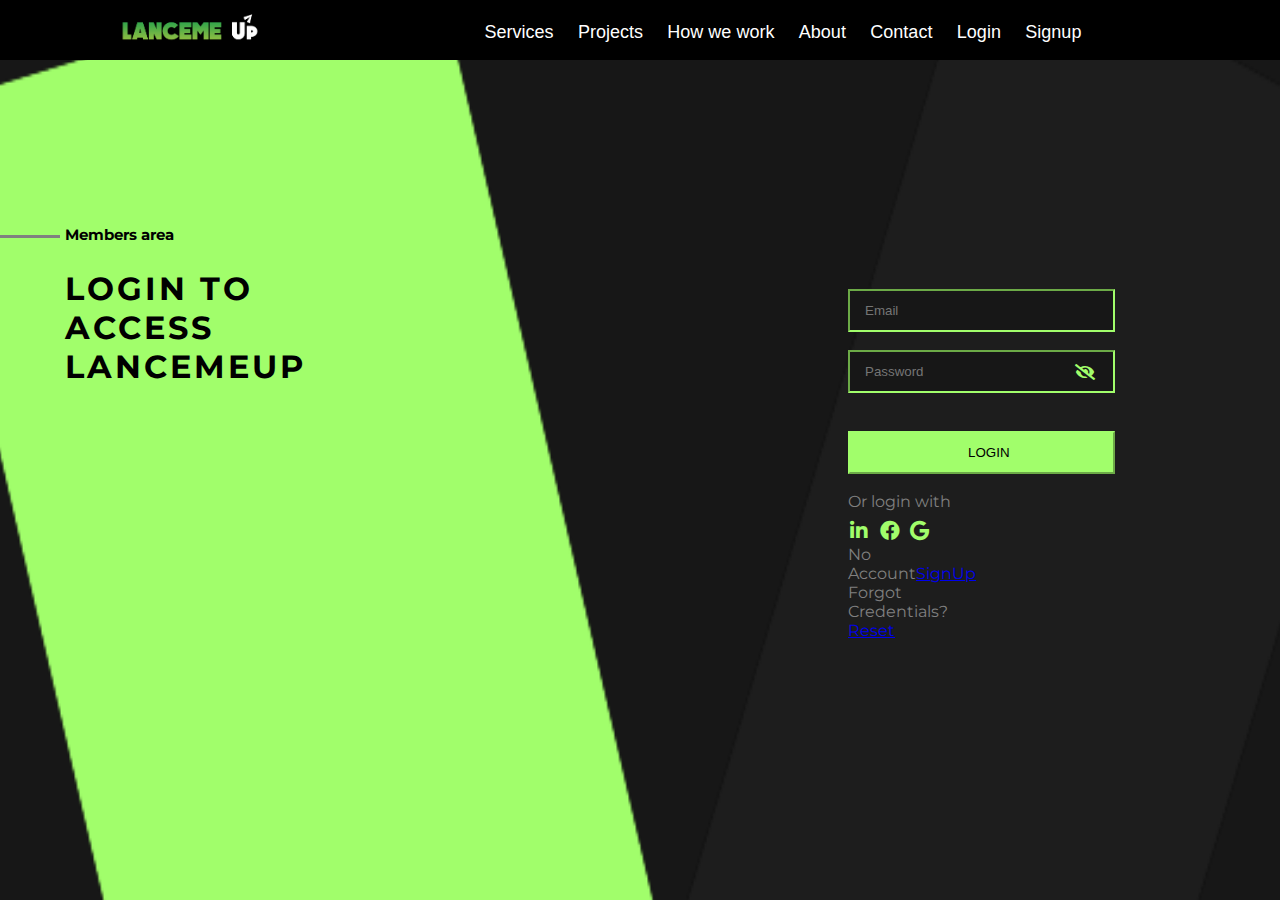
==== index.html @ 93fb4cf6 "Rename Index.html to index.html" ====
<html lang="en">
<head>
    <link rel="stylesheet" href="style.css">
    <link rel="stylesheet" href="https://cdnjs.cloudflare.com/ajax/libs/font-awesome/5.15.1/css/all.min.css">
    <link rel="preconnect" href="https://fonts.gstatic.com">
    <link href="https://fonts.googleapis.com/css2?family=Poppins:wght@200&display=swap" rel="stylesheet">
    <link href="https://fonts.googleapis.com/css2?family=Montserrat:wght@500&display=swap" rel="stylesheet"> 
    <meta charset="UTF-8">
    <meta name="viewport" content="width=device-width, initial-scale=1.0">
    <title>LanceMeup</title>
</head>
<body>
    <nav class="nav-bar">
        <div class="max-width">
            <div class="logo"><a href="#"><img src="./Images/Lancemedark.png"/></a></div>
            <ul class="menu">
                <li><a href="#">Services</a></li>
                <li><a href="#">Projects</a></li>
                <li><a href="#">How we work</a></li>
                <li><a href="#">About</a></li>
                <li><a href="#">Contact</a></li>
                <li><a href="login.html">Login</a></li>
                <li><a href="signup.html">Signup</a></li>
            </ul>
            <i class="fas fa-bars"></i>  
        </div>

    </nav>
    <div class="container">
        <div class="max-width">
            <div  class="mid">
                <div class="left">
                 <div class="line"></div> <h4>Members area</h4>
                </div>
                <div class="left-1"> <h1 class="des"><p>Login to <br>access<br>lancemeup</p></h1></div>
                <div class="right">
                    <form class="login">
                        <input type="text" placeholder="Email" >
                        <!-- need to wrap the eye and password field here -->
                        <div class="form-password">
                            <input type="password" placeholder="Password" class="password">
                            <div class="form-eye-toggle">
                                <i class="fas fa-eye-slash"></i>
                                <i class="fas fa-eye"></i>
                            </div>
                        </div>
                        
                        <input type="submit" value="LOGIN" class="submit">
                        <p>Or login with</p>
                       
                    </form>
                    <div class="social-media">
                        <a href="https://www.facebook.com"><i class="fab fa-facebook"></i></a>
                        <a href="https://www.gmail.com"><i class="fab fa-google"></i></a>
                        <a href="https://www.linkedin.com"><i class="fab fa-linkedin-in"></i></a>
                        
                    </div>
                    <div class="query">
                        <p>No Account<span><a href="signup.html">SignUp</a></span></p>
                        <p>Forgot Credentials?<span><a href="reset.html">Reset</a></span></p>
                    </div>
                    
                    
                </div>
               
                
            </div>

        </div>
    </div>
    <script src="login.js"></script>
</body>
</html>
---- style.css ----
*{
    margin: 0px;
    padding: 0px;
    box-sizing: border-box;
    
}
/* Nav-bar styling */
.nav-bar{
    position: fixed;
    width: 100%;
    padding: 10px 30px;
    font-family: "Popins",sans-serif;
    background-color: black;
}
.fa-bars{
    visibility: hidden;
}
.nav-bar .max-width{
    max-width:  1300px;
    padding: 0 80px;
    margin: auto;
    position: relative;
}
.nav-bar .logo img{
    height: 40px;
    
}
.nav-bar .menu{
    position: absolute;
    right: 13%;
    top: 30%;
}
.nav-bar a{
    color: white;
    text-decoration: none;
    
}
.nav-bar .menu li{
    display: inline-block;
    list-style: none;
}
.nav-bar .menu li a{
    margin: 10px;
    font-size: 18px;
    font-weight: 500;
   
   
}

.nav-bar .menu li a:hover{
    background-color: #A1FE6B;
    color: black;
    background-size: contain;
    padding-top: 0px;
    
}
.nav-bar .menu li a:active{
    background-color: #A1FE6B;
    color: black;
}
/* Body styling */
.container{
    background-color: #171717;
    display: flex;
    height: 100vh;
    background-image: url("./Images/green.png"),url("./Images/black.png");
    background-position: -80px -50px , 650px -80px;
    background-repeat: no-repeat;
    background-size: 60% 140%,60% 150%;
    margin: 0px auto 0px auto ;    
}
.line{
    width: 60px;
    background-color: grey;
    height: 3px;
    margin-top: 10px;
    margin-right: 5px;
}
.mid{
    font-family: "Montserrat", sans-serif;
    position: absolute;
    top: 25%;
    
}
h4{
    
    font-size: 15px;
    font-weight: bold;
}

.left{
   display: flex;
  
   
}
.left-1 h1{
    align-items: center;
    justify-content: center;
    margin: 25px auto 10px 65px;
    text-transform: uppercase;
    font-weight: bolder;
    letter-spacing: 3px;

}

form{
    position: absolute;
    left:53rem;
    top: 4rem;
}
input{
    background-color: #171717;
    height: 43px;
    margin-bottom: 18px;
    width: 20em;
    border-color: #A1FE6B;
    color: grey;
    padding-left: 15px;
}
.submit{
    margin-top: 20px ;
    background-color: #A1FE6B;
    color: black;

}
.submit:hover{
    box-shadow: white 4px;
}
i{
    position: absolute;
    left: 16rem;
    top: 4rem;
    padding-top: 8px;
    cursor: pointer;
}
.fa-eye-slash{
    color: #A1FE6B;
    
    
}
 .fa-eye{
    color: #A1FE6B;
    
}
.query{
    position: absolute;
    left: 53em;
    color: grey;
    top: 20rem;
    
    
}
.query>p{
    display: inline;
    
    
}

@media only screen and (max-width:700px){
    .nav-bar{
        padding: 10px 0px;
    }
    .nav-bar .logo img{
        height: 40px;
        
    }
    .nav-bar .max-width{
        padding: 0px 20px;
    }
     .fa-bars{
       color: white;
        position: absolute;
        top: 30%;
        right: 10%;
    }
    .container{
        background-position: top left , bottom right;
        background-repeat: no-repeat;
        background-size: 100% 70%,100% 50%;
        margin: 0px auto 0px auto ;
        
    }
    .line{
        width: 60px;
        background-color: grey;
        height: 3px;
        margin-top: 10px;
        margin-right: 5px;
    }
    .mid{
        font-family: "Montserrat", sans-serif;
        position: absolute;
        top: 15%;
        }
}


/*  */

.form-password{
    position: relative;
}
.form-eye-toggle{
    position: absolute;
    width: 40px;
    height: 100%;
    top: 0;
    right: 0;
}
.form-eye-toggle .fas{
    position: absolute;
    top: 10%;
    left: 0;
}
.form-eye-toggle .fa-eye-slash{
    display: block;
}
.form-eye-toggle.active .fa-eye{
    display: block;
}
.form-eye-toggle.active .fa-eye-slash{
    display: none;
}
.form-eye-toggle .fa-eye{
    display: none;
}
form>p{
    color: grey;
}
.fab{
    position: absolute;
    left: 42.5em;
    top: 18rem;
    font-size: 20px;
    
    
    
    
}
.fa-facebook {
    padding-left: 30px;
    color: #A1FE6B;
    /* border-radius: #A1FE6B 2px solid; */
    width: 24px;
}
.fa-google{
    padding-left: 60px;
    color: #A1FE6B;
    width: 24px;
    /* border-radius: #A1FE6B 2px solid; */
}
.fa-linkedin-in{
    color: #A1FE6B;
    width: 24px;
    /* border-radius: #A1FE6B 2px solid; */
}
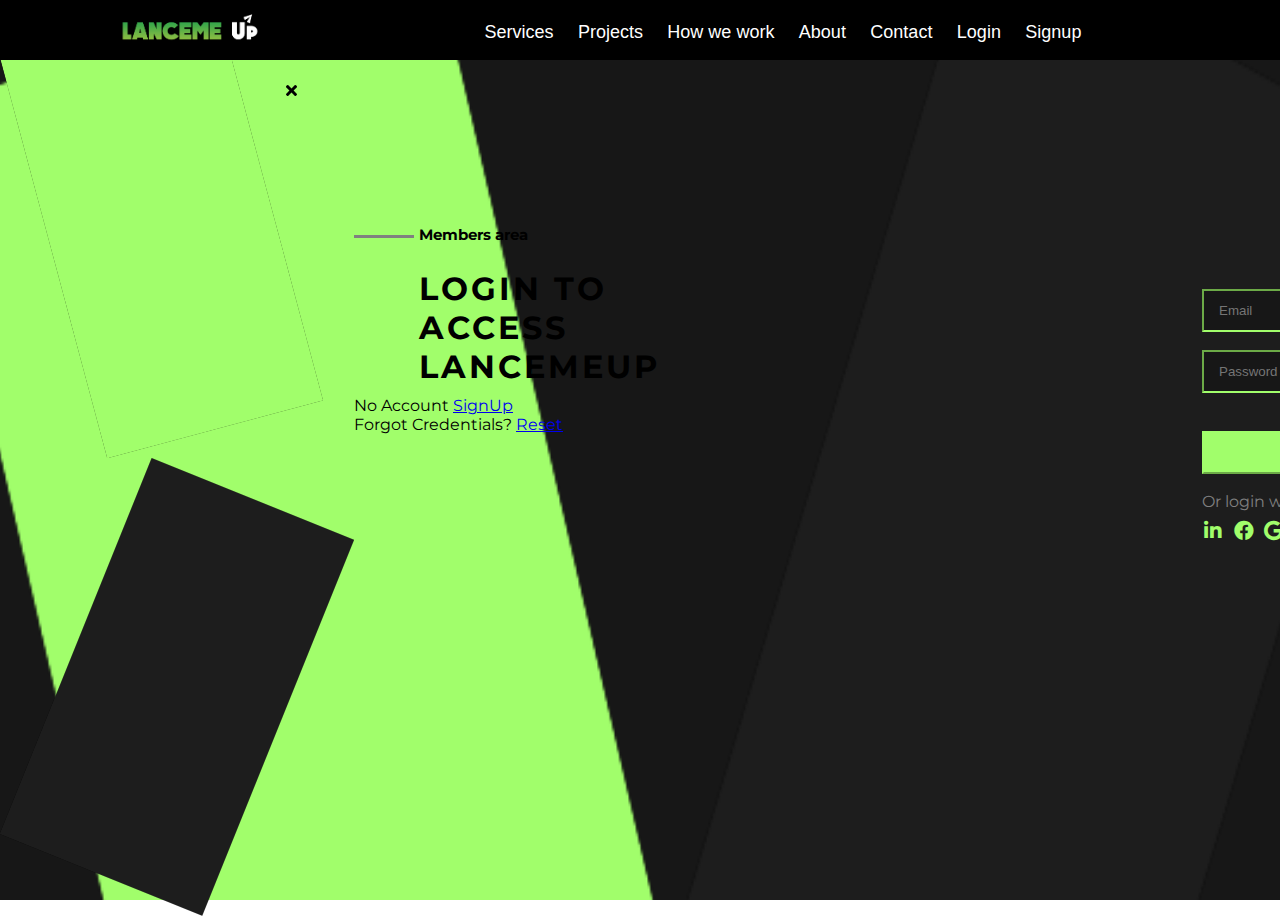
==== commit 9b43a2cf: "Update index.html" ====
--- a/index.html
+++ b/index.html
@@ -10,23 +10,34 @@
     <title>LanceMeup</title>
 </head>
 <body>
+    
     <nav class="nav-bar">
         <div class="max-width">
             <div class="logo"><a href="#"><img src="./Images/Lancemedark.png"/></a></div>
             <ul class="menu">
-                <li><a href="#">Services</a></li>
-                <li><a href="#">Projects</a></li>
-                <li><a href="#">How we work</a></li>
-                <li><a href="#">About</a></li>
-                <li><a href="#">Contact</a></li>
-                <li><a href="login.html">Login</a></li>
-                <li><a href="signup.html">Signup</a></li>
+                <li><a href="#" class="link">Services</a></li>
+                <li><a href="#" class="link">Projects</a></li>
+                <li><a href="#"class="link">How we work</a></li>
+                <li><a href="#"class="link">About</a></li>
+                <li><a href="#"class="link">Contact</a></li>
+                <li><a href="login.html" class="link">Login</a></li>
+                <li><a href="signup.html" class="link">Signup</a></li>
             </ul>
-            <i class="fas fa-bars"></i>  
+            <i class="fas fa-bars"></i> 
+            <i class="fas fa-times"></i> 
         </div>
 
     </nav>
+    
     <div class="container">
+        <div class="bg-images">
+            <div class="bg-img bg-img-1">
+                <img src="./Images/green.png" alt="">
+            </div>
+            <div class="bg-img bg-img-2">
+                <img src="./Images/black.png" alt="">
+            </div>
+        </div>
         <div class="max-width">
             <div  class="mid">
                 <div class="left">
@@ -55,10 +66,11 @@
                         <a href="https://www.linkedin.com"><i class="fab fa-linkedin-in"></i></a>
                         
                     </div>
-                    <div class="query">
-                        <p>No Account<span><a href="signup.html">SignUp</a></span></p>
-                        <p>Forgot Credentials?<span><a href="reset.html">Reset</a></span></p>
-                    </div>
+                    
+                    
+                        <p>No Account <span><a href="signup.html">SignUp</a></span></p>
+                        <p>Forgot Credentials? <span><a href="reset.html">Reset</a></span></p>
+                    
                     
                     
                 </div>
